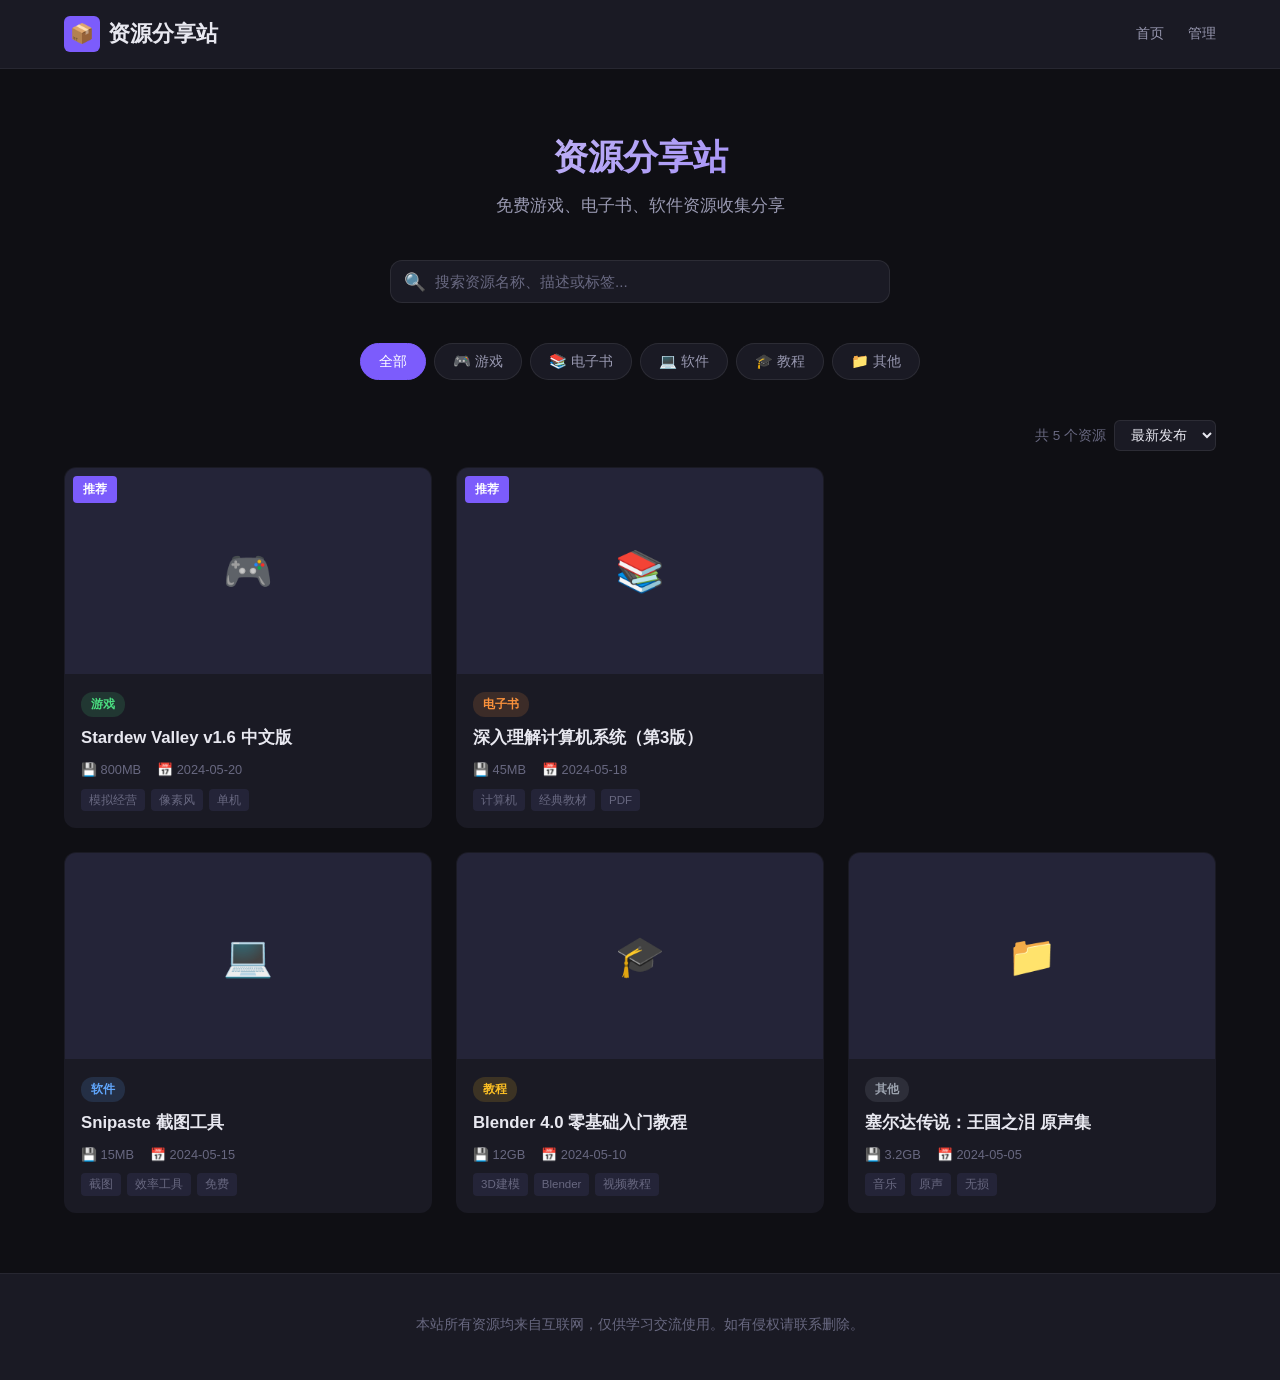
==== index.html @ 926f06b0 "Initial commit: 资源分享站" ====
<!DOCTYPE html>
<html lang="zh-CN">
<head>
  <meta charset="UTF-8">
  <meta name="viewport" content="width=device-width, initial-scale=1.0">
  <title>资源分享站 - 免费游戏电子书软件资源</title>
  <link rel="stylesheet" href="style.css">
</head>
<body>
  <!-- 头部 -->
  <header class="site-header">
    <div class="container">
      <a href="index.html" class="site-logo">
        <div class="logo-icon">📦</div>
        <span id="site-name">资源分享站</span>
      </a>
      <nav class="site-nav">
        <a href="index.html">首页</a>
        <a href="admin.html">管理</a>
      </nav>
    </div>
  </header>

  <!-- Hero -->
  <section class="hero">
    <div class="container">
      <h1 id="site-title">资源分享站</h1>
      <p id="site-desc">免费游戏、电子书、软件资源收集分享</p>
    </div>
  </section>

  <!-- 搜索栏 -->
  <div class="container">
    <div class="search-bar">
      <span class="search-icon">🔍</span>
      <input type="text" id="searchInput" placeholder="搜索资源名称、描述或标签...">
    </div>

    <!-- 分类筛选 -->
    <div class="category-filter" id="categoryFilter">
      <!-- JS 动态渲染 -->
    </div>

    <!-- 排序 + 计数 -->
    <div class="sort-bar">
      <span id="resultCount"></span>
      <select id="sortSelect">
        <option value="date-desc">最新发布</option>
        <option value="date-asc">最早发布</option>
        <option value="title">按名称</option>
      </select>
    </div>

    <!-- 推荐区 -->
    <div class="resource-grid" id="featuredGrid" style="margin-bottom: var(--space-lg);">
      <!-- JS 动态渲染 -->
    </div>

    <!-- 资源卡片网格 -->
    <div class="resource-grid" id="resourceGrid">
      <!-- JS 动态渲染 -->
    </div>

    <!-- 空状态 -->
    <div class="empty-state" id="emptyState" style="display:none;">
      <div class="empty-icon">📭</div>
      <h3>没有找到匹配的资源</h3>
      <p>试试换个关键词或分类筛选</p>
    </div>

    <!-- 加载骨架屏 -->
    <div class="skeleton-grid" id="skeletonGrid">
      <!-- JS 动态生成 -->
    </div>

    <!-- 错误状态 -->
    <div class="error-state" id="errorState" style="display:none;">
      <div class="error-icon">⚠️</div>
      <h3>加载失败</h3>
      <p id="errorMsg">数据加载失败</p>
      <button class="btn btn-primary" onclick="location.reload()">重新加载</button>
    </div>
  </div>

  <!-- 详情模态框 -->
  <div class="modal-overlay" id="detailModal">
    <div class="modal">
      <div class="modal-header">
        <span style="font-weight:600;">资源详情</span>
        <button class="modal-close" id="modalClose">✕</button>
      </div>
      <div class="modal-image" id="modalImage">
        <!-- JS 动态填充 -->
      </div>
      <div class="modal-body" id="modalBody">
        <!-- JS 动态填充 -->
      </div>
    </div>
  </div>

  <!-- 返回顶部 -->
  <button class="back-to-top" id="backToTop" title="返回顶部">↑</button>

  <!-- Toast -->
  <div class="toast" id="toast"></div>

  <!-- 页脚 -->
  <footer class="site-footer">
    <div class="container">
      <p id="footer-text"></p>
    </div>
  </footer>

  <script src="resources-data.js"></script>
  <script src="data.js"></script>
  <script src="app.js"></script>
</body>
</html>
---- style.css ----
/* ========== CSS 自定义属性 ========== */
:root {
  --bg-primary: #0f0f14;
  --bg-secondary: #1a1a24;
  --bg-tertiary: #242438;
  --bg-hover: #2a2a3e;

  --text-primary: #e8e8f0;
  --text-secondary: #9898b0;
  --text-muted: #686880;

  --accent: #7c5cfc;
  --accent-hover: #9575ff;
  --accent-glow: rgba(124, 92, 252, 0.3);

  --success: #4ade80;
  --warning: #fbbf24;
  --error: #f87171;

  --radius-sm: 6px;
  --radius-md: 12px;
  --radius-lg: 18px;

  --shadow-card: 0 4px 24px rgba(0, 0, 0, 0.3);
  --shadow-modal: 0 16px 48px rgba(0, 0, 0, 0.5);

  --space-xs: 4px;
  --space-sm: 8px;
  --space-md: 16px;
  --space-lg: 24px;
  --space-xl: 40px;
  --space-2xl: 60px;

  --font-main: "Segoe UI", "PingFang SC", "Microsoft YaHei", sans-serif;
  --font-mono: "Cascadia Code", "Fira Code", "Consolas", monospace;

  --transition: 0.2s ease;
  --max-width: 1200px;
}

/* ========== 基础重置 ========== */
*,
*::before,
*::after {
  margin: 0;
  padding: 0;
  box-sizing: border-box;
}

html {
  scroll-behavior: smooth;
}

body {
  font-family: var(--font-main);
  background: var(--bg-primary);
  color: var(--text-primary);
  line-height: 1.6;
  min-height: 100vh;
}

a {
  color: var(--accent);
  text-decoration: none;
}

img {
  max-width: 100%;
  display: block;
}

/* ========== 布局 ========== */
.container {
  max-width: var(--max-width);
  margin: 0 auto;
  padding: 0 var(--space-lg);
}

/* ========== 头部 ========== */
.site-header {
  background: var(--bg-secondary);
  border-bottom: 1px solid rgba(255, 255, 255, 0.06);
  padding: var(--space-md) 0;
  position: sticky;
  top: 0;
  z-index: 100;
  backdrop-filter: blur(10px);
}

.site-header .container {
  display: flex;
  align-items: center;
  justify-content: space-between;
}

.site-logo {
  font-size: 1.4rem;
  font-weight: 700;
  color: var(--text-primary);
  display: flex;
  align-items: center;
  gap: var(--space-sm);
}

.site-logo .logo-icon {
  width: 36px;
  height: 36px;
  background: var(--accent);
  border-radius: var(--radius-sm);
  display: flex;
  align-items: center;
  justify-content: center;
  font-size: 1.2rem;
}

.site-nav {
  display: flex;
  gap: var(--space-lg);
  align-items: center;
}

.site-nav a {
  color: var(--text-secondary);
  font-size: 0.9rem;
  transition: color var(--transition);
}

.site-nav a:hover {
  color: var(--text-primary);
}

/* ========== Hero 区域 ========== */
.hero {
  text-align: center;
  padding: var(--space-2xl) 0 var(--space-xl);
}

.hero h1 {
  font-size: 2.2rem;
  font-weight: 700;
  margin-bottom: var(--space-sm);
  background: linear-gradient(135deg, var(--text-primary), var(--accent));
  -webkit-background-clip: text;
  -webkit-text-fill-color: transparent;
  background-clip: text;
}

.hero p {
  color: var(--text-secondary);
  font-size: 1.05rem;
}

/* ========== 搜索栏 ========== */
.search-bar {
  position: relative;
  max-width: 500px;
  margin: 0 auto var(--space-xl);
}

.search-bar input {
  width: 100%;
  padding: 12px 16px 12px 44px;
  background: var(--bg-secondary);
  border: 1px solid rgba(255, 255, 255, 0.08);
  border-radius: var(--radius-md);
  color: var(--text-primary);
  font-size: 0.95rem;
  font-family: var(--font-main);
  transition: border-color var(--transition);
}

.search-bar input:focus {
  outline: none;
  border-color: var(--accent);
}

.search-bar input::placeholder {
  color: var(--text-muted);
}

.search-bar .search-icon {
  position: absolute;
  left: 14px;
  top: 50%;
  transform: translateY(-50%);
  color: var(--text-muted);
  font-size: 1.1rem;
  pointer-events: none;
}

/* ========== 分类筛选 ========== */
.category-filter {
  display: flex;
  flex-wrap: wrap;
  justify-content: center;
  gap: var(--space-sm);
  margin-bottom: var(--space-xl);
}

.category-tag {
  padding: 8px 18px;
  background: var(--bg-secondary);
  border: 1px solid rgba(255, 255, 255, 0.08);
  border-radius: 20px;
  color: var(--text-secondary);
  font-size: 0.9rem;
  cursor: pointer;
  transition: all var(--transition);
  user-select: none;
}

.category-tag:hover {
  background: var(--bg-hover);
  color: var(--text-primary);
}

.category-tag.active {
  background: var(--accent);
  border-color: var(--accent);
  color: #fff;
}

/* ========== 排序 ========== */
.sort-bar {
  display: flex;
  justify-content: flex-end;
  align-items: center;
  gap: var(--space-sm);
  margin-bottom: var(--space-md);
}

.sort-bar span {
  color: var(--text-muted);
  font-size: 0.85rem;
}

.sort-bar select {
  padding: 6px 12px;
  background: var(--bg-secondary);
  border: 1px solid rgba(255, 255, 255, 0.08);
  border-radius: var(--radius-sm);
  color: var(--text-primary);
  font-size: 0.85rem;
  font-family: var(--font-main);
  cursor: pointer;
}

.sort-bar select:focus {
  outline: none;
  border-color: var(--accent);
}

/* ========== 资源计数 ========== */
.result-count {
  color: var(--text-muted);
  font-size: 0.85rem;
  margin-bottom: var(--space-md);
}

/* ========== 资源卡片网格 ========== */
.resource-grid {
  display: grid;
  grid-template-columns: repeat(3, 1fr);
  gap: var(--space-lg);
  margin-bottom: var(--space-2xl);
}

.resource-card {
  background: var(--bg-secondary);
  border-radius: var(--radius-md);
  overflow: hidden;
  cursor: pointer;
  transition: all 0.3s ease;
  border: 1px solid transparent;
}

.resource-card:hover {
  transform: translateY(-4px);
  box-shadow: 0 8px 32px rgba(0, 0, 0, 0.4), 0 0 0 1px var(--accent-glow);
}

.card-image {
  aspect-ratio: 16 / 9;
  background: var(--bg-tertiary);
  display: flex;
  align-items: center;
  justify-content: center;
  font-size: 2.5rem;
  overflow: hidden;
}

.card-image img {
  width: 100%;
  height: 100%;
  object-fit: cover;
}

.card-body {
  padding: var(--space-md);
}

.card-category {
  display: inline-block;
  padding: 3px 10px;
  border-radius: 12px;
  font-size: 0.75rem;
  font-weight: 600;
  margin-bottom: var(--space-sm);
}

.cat-game { background: rgba(74, 222, 128, 0.15); color: #4ade80; }
.cat-ebook { background: rgba(251, 146, 60, 0.15); color: #fb923c; }
.cat-software { background: rgba(96, 165, 250, 0.15); color: #60a5fa; }
.cat-tutorial { background: rgba(251, 191, 36, 0.15); color: #fbbf24; }
.cat-other { background: rgba(156, 163, 175, 0.15); color: #9ca3af; }

.card-title {
  font-size: 1.05rem;
  font-weight: 600;
  margin-bottom: var(--space-xs);
  display: -webkit-box;
  -webkit-line-clamp: 2;
  -webkit-box-orient: vertical;
  overflow: hidden;
}

.card-meta {
  display: flex;
  gap: var(--space-md);
  font-size: 0.8rem;
  color: var(--text-muted);
  margin-top: var(--space-sm);
}

.card-meta span {
  display: flex;
  align-items: center;
  gap: 4px;
}

.card-tags {
  display: flex;
  flex-wrap: wrap;
  gap: 6px;
  margin-top: var(--space-sm);
}

.card-tag {
  padding: 2px 8px;
  background: var(--bg-tertiary);
  border-radius: 4px;
  font-size: 0.72rem;
  color: var(--text-muted);
}

/* ========== 空状态 ========== */
.empty-state {
  text-align: center;
  padding: var(--space-2xl) 0;
  color: var(--text-muted);
}

.empty-state .empty-icon {
  font-size: 3rem;
  margin-bottom: var(--space-md);
}

.empty-state h3 {
  font-size: 1.1rem;
  color: var(--text-secondary);
  margin-bottom: var(--space-sm);
}

/* ========== 加载骨架屏 ========== */
.skeleton-grid {
  display: grid;
  grid-template-columns: repeat(3, 1fr);
  gap: var(--space-lg);
}

.skeleton-card {
  background: var(--bg-secondary);
  border-radius: var(--radius-md);
  overflow: hidden;
}

.skeleton-image {
  aspect-ratio: 16 / 9;
  background: var(--bg-tertiary);
  animation: shimmer 1.5s infinite;
}

.skeleton-body {
  padding: var(--space-md);
}

.skeleton-line {
  height: 14px;
  background: var(--bg-tertiary);
  border-radius: 4px;
  margin-bottom: var(--space-sm);
  animation: shimmer 1.5s infinite;
}

.skeleton-line:first-child {
  width: 60%;
  height: 18px;
}

.skeleton-line:last-child {
  width: 40%;
  margin-bottom: 0;
}

@keyframes shimmer {
  0% { opacity: 0.5; }
  50% { opacity: 1; }
  100% { opacity: 0.5; }
}

/* ========== 错误状态 ========== */
.error-state {
  text-align: center;
  padding: var(--space-2xl) 0;
}

.error-state .error-icon {
  font-size: 3rem;
  margin-bottom: var(--space-md);
}

.error-state h3 {
  color: var(--error);
  margin-bottom: var(--space-sm);
}

.error-state p {
  color: var(--text-muted);
  margin-bottom: var(--space-lg);
}

/* ========== 模态框 ========== */
.modal-overlay {
  position: fixed;
  inset: 0;
  background: rgba(0, 0, 0, 0.6);
  backdrop-filter: blur(4px);
  z-index: 200;
  display: flex;
  align-items: center;
  justify-content: center;
  padding: var(--space-lg);
  opacity: 0;
  visibility: hidden;
  transition: all 0.3s ease;
}

.modal-overlay.show {
  opacity: 1;
  visibility: visible;
}

.modal {
  background: var(--bg-secondary);
  border-radius: var(--radius-lg);
  border: 1px solid rgba(255, 255, 255, 0.08);
  max-width: 640px;
  width: 100%;
  max-height: 85vh;
  overflow-y: auto;
  transform: scale(0.95);
  transition: transform 0.3s ease;
}

.modal-overlay.show .modal {
  transform: scale(1);
}

.modal-header {
  position: sticky;
  top: 0;
  background: var(--bg-secondary);
  padding: var(--space-md) var(--space-lg);
  display: flex;
  align-items: center;
  justify-content: space-between;
  border-bottom: 1px solid rgba(255, 255, 255, 0.06);
  z-index: 1;
}

.modal-close {
  width: 32px;
  height: 32px;
  border: none;
  background: var(--bg-hover);
  border-radius: 50%;
  color: var(--text-secondary);
  font-size: 1.2rem;
  cursor: pointer;
  display: flex;
  align-items: center;
  justify-content: center;
  transition: all var(--transition);
}

.modal-close:hover {
  background: var(--error);
  color: #fff;
}

.modal-image {
  aspect-ratio: 16 / 9;
  background: var(--bg-tertiary);
  display: flex;
  align-items: center;
  justify-content: center;
  font-size: 4rem;
}

.modal-image img {
  width: 100%;
  height: 100%;
  object-fit: cover;
}

.modal-body {
  padding: var(--space-lg);
}

.modal-body h2 {
  font-size: 1.4rem;
  margin-bottom: var(--space-md);
}

.modal-meta {
  display: flex;
  flex-wrap: wrap;
  gap: var(--space-md);
  margin-bottom: var(--space-md);
  font-size: 0.9rem;
  color: var(--text-muted);
}

.modal-meta span {
  display: flex;
  align-items: center;
  gap: 4px;
}

.modal-desc {
  color: var(--text-secondary);
  font-size: 0.95rem;
  line-height: 1.7;
  margin-bottom: var(--space-md);
}

.modal-tags {
  display: flex;
  flex-wrap: wrap;
  gap: 6px;
  margin-bottom: var(--space-lg);
}

.modal-tags .card-tag {
  font-size: 0.8rem;
  padding: 4px 10px;
}

/* ========== 下载链接区域 ========== */
.download-section h3 {
  font-size: 1rem;
  margin-bottom: var(--space-md);
  color: var(--text-primary);
}

.download-links {
  display: flex;
  flex-direction: column;
  gap: var(--space-sm);
}

.download-item {
  background: var(--bg-tertiary);
  border-radius: var(--radius-md);
  padding: var(--space-md);
  display: flex;
  align-items: center;
  justify-content: space-between;
  flex-wrap: wrap;
  gap: var(--space-sm);
}

.download-info {
  display: flex;
  flex-direction: column;
  gap: 2px;
}

.download-label {
  font-weight: 600;
  font-size: 0.9rem;
}

.download-password {
  font-family: var(--font-mono);
  font-size: 0.85rem;
  color: var(--accent);
}

.download-actions {
  display: flex;
  gap: var(--space-sm);
}

/* ========== 按钮 ========== */
.btn {
  padding: 8px 16px;
  border-radius: var(--radius-sm);
  font-size: 0.85rem;
  font-family: var(--font-main);
  cursor: pointer;
  border: none;
  transition: all var(--transition);
  display: inline-flex;
  align-items: center;
  gap: 6px;
}

.btn-primary {
  background: var(--accent);
  color: #fff;
}

.btn-primary:hover {
  background: var(--accent-hover);
}

.btn-outline {
  background: transparent;
  border: 1px solid var(--accent);
  color: var(--accent);
}

.btn-outline:hover {
  background: var(--accent);
  color: #fff;
}

.btn-danger {
  background: transparent;
  border: 1px solid var(--error);
  color: var(--error);
}

.btn-danger:hover {
  background: var(--error);
  color: #fff;
}

.btn-sm {
  padding: 5px 10px;
  font-size: 0.8rem;
}

.btn.copied {
  background: var(--success);
  border-color: var(--success);
  color: #000;
}

/* ========== 页脚 ========== */
.site-footer {
  background: var(--bg-secondary);
  border-top: 1px solid rgba(255, 255, 255, 0.06);
  padding: var(--space-xl) 0;
  text-align: center;
  color: var(--text-muted);
  font-size: 0.85rem;
}

.site-footer p {
  margin-bottom: var(--space-xs);
}

/* ========== 返回顶部 ========== */
.back-to-top {
  position: fixed;
  bottom: var(--space-lg);
  right: var(--space-lg);
  width: 44px;
  height: 44px;
  background: var(--accent);
  border: none;
  border-radius: 50%;
  color: #fff;
  font-size: 1.2rem;
  cursor: pointer;
  display: flex;
  align-items: center;
  justify-content: center;
  opacity: 0;
  visibility: hidden;
  transform: translateY(10px);
  transition: all var(--transition);
  z-index: 50;
  box-shadow: 0 4px 16px var(--accent-glow);
}

.back-to-top.show {
  opacity: 1;
  visibility: visible;
  transform: translateY(0);
}

.back-to-top:hover {
  background: var(--accent-hover);
  transform: translateY(-2px);
}

/* ========== 推荐徽章 ========== */
.featured-badge {
  position: absolute;
  top: var(--space-sm);
  left: var(--space-sm);
  padding: 4px 10px;
  background: var(--accent);
  color: #fff;
  border-radius: 4px;
  font-size: 0.72rem;
  font-weight: 600;
  z-index: 2;
}

.card-image-wrapper {
  position: relative;
}

/* ========== 登录页 ========== */
.login-container {
  max-width: 380px;
  margin: 100px auto 0;
  text-align: center;
}

.login-container h1 {
  font-size: 1.6rem;
  margin-bottom: var(--space-sm);
}

.login-container p {
  color: var(--text-muted);
  margin-bottom: var(--space-lg);
}

.login-form {
  display: flex;
  flex-direction: column;
  gap: var(--space-md);
}

.login-form input {
  padding: 12px 16px;
  background: var(--bg-secondary);
  border: 1px solid rgba(255, 255, 255, 0.08);
  border-radius: var(--radius-md);
  color: var(--text-primary);
  font-size: 1rem;
  font-family: var(--font-main);
  text-align: center;
}

.login-form input:focus {
  outline: none;
  border-color: var(--accent);
}

.login-error {
  color: var(--error);
  font-size: 0.85rem;
  min-height: 20px;
}

.lockout-timer {
  color: var(--warning);
  font-size: 0.85rem;
}

/* ========== 管理面板 ========== */
.admin-header {
  display: flex;
  justify-content: space-between;
  align-items: center;
  margin-bottom: var(--space-lg);
  flex-wrap: wrap;
  gap: var(--space-md);
}

.admin-header h2 {
  font-size: 1.3rem;
}

.admin-actions {
  display: flex;
  gap: var(--space-sm);
  flex-wrap: wrap;
}

.mod-count {
  font-size: 0.8rem;
  color: var(--warning);
  display: flex;
  align-items: center;
  gap: 4px;
}

/* ========== 管理表格 ========== */
.table-wrapper {
  overflow-x: auto;
  margin-bottom: var(--space-lg);
}

.admin-table {
  width: 100%;
  border-collapse: collapse;
  font-size: 0.9rem;
}

.admin-table th {
  text-align: left;
  padding: 12px var(--space-md);
  background: var(--bg-tertiary);
  color: var(--text-muted);
  font-weight: 600;
  font-size: 0.8rem;
  text-transform: uppercase;
  letter-spacing: 0.5px;
  white-space: nowrap;
}

.admin-table th:first-child {
  border-radius: var(--radius-sm) 0 0 var(--radius-sm);
}

.admin-table th:last-child {
  border-radius: 0 var(--radius-sm) var(--radius-sm) 0;
}

.admin-table td {
  padding: 10px var(--space-md);
  border-bottom: 1px solid rgba(255, 255, 255, 0.04);
  vertical-align: middle;
}

.admin-table tr:hover td {
  background: rgba(255, 255, 255, 0.02);
}

.admin-table .cell-title {
  font-weight: 600;
  max-width: 200px;
  overflow: hidden;
  text-overflow: ellipsis;
  white-space: nowrap;
}

.admin-table .cell-actions {
  display: flex;
  gap: var(--space-sm);
}

/* ========== 表单模态框 ========== */
.form-modal .modal {
  max-width: 600px;
}

.form-group {
  margin-bottom: var(--space-md);
}

.form-group label {
  display: block;
  font-size: 0.85rem;
  color: var(--text-secondary);
  margin-bottom: 6px;
  font-weight: 600;
}

.form-group input,
.form-group select,
.form-group textarea {
  width: 100%;
  padding: 10px 14px;
  background: var(--bg-tertiary);
  border: 1px solid rgba(255, 255, 255, 0.08);
  border-radius: var(--radius-sm);
  color: var(--text-primary);
  font-size: 0.9rem;
  font-family: var(--font-main);
  transition: border-color var(--transition);
}

.form-group input:focus,
.form-group select:focus,
.form-group textarea:focus {
  outline: none;
  border-color: var(--accent);
}

.form-group textarea {
  min-height: 80px;
  resize: vertical;
}

.form-group select option {
  background: var(--bg-secondary);
  color: var(--text-primary);
}

.form-row {
  display: grid;
  grid-template-columns: 1fr 1fr;
  gap: var(--space-md);
}

.form-hint {
  font-size: 0.78rem;
  color: var(--text-muted);
  margin-top: 4px;
}

/* 动态链接列表 */
.links-editor {
  display: flex;
  flex-direction: column;
  gap: var(--space-sm);
}

.link-row {
  display: grid;
  grid-template-columns: 1fr 2fr 1fr auto;
  gap: var(--space-sm);
  align-items: end;
}

.link-row input {
  padding: 8px 10px;
  background: var(--bg-tertiary);
  border: 1px solid rgba(255, 255, 255, 0.08);
  border-radius: var(--radius-sm);
  color: var(--text-primary);
  font-size: 0.85rem;
  font-family: var(--font-main);
}

.link-row input:focus {
  outline: none;
  border-color: var(--accent);
}

.link-row .btn-remove-link {
  padding: 8px;
  background: transparent;
  border: 1px solid var(--error);
  color: var(--error);
  border-radius: var(--radius-sm);
  cursor: pointer;
  font-size: 1rem;
  transition: all var(--transition);
}

.link-row .btn-remove-link:hover {
  background: var(--error);
  color: #fff;
}

.form-actions {
  display: flex;
  justify-content: flex-end;
  gap: var(--space-sm);
  margin-top: var(--space-lg);
}

/* 图片预览 */
.image-preview {
  margin-top: var(--space-sm);
  aspect-ratio: 16/9;
  max-width: 300px;
  background: var(--bg-tertiary);
  border-radius: var(--radius-sm);
  display: flex;
  align-items: center;
  justify-content: center;
  overflow: hidden;
}

.image-preview img {
  width: 100%;
  height: 100%;
  object-fit: cover;
}

.image-preview .placeholder {
  color: var(--text-muted);
  font-size: 0.85rem;
}

/* ========== Toast 通知 ========== */
.toast {
  position: fixed;
  top: var(--space-lg);
  right: var(--space-lg);
  padding: 12px 20px;
  background: var(--success);
  color: #000;
  border-radius: var(--radius-sm);
  font-size: 0.9rem;
  font-weight: 600;
  z-index: 300;
  opacity: 0;
  transform: translateX(20px);
  transition: all 0.3s ease;
  pointer-events: none;
}

.toast.show {
  opacity: 1;
  transform: translateX(0);
}

.toast.error {
  background: var(--error);
  color: #fff;
}

/* ========== 响应式 ========== */
@media (max-width: 1023px) {
  .resource-grid {
    grid-template-columns: repeat(2, 1fr);
  }

  .skeleton-grid {
    grid-template-columns: repeat(2, 1fr);
  }

  .form-row {
    grid-template-columns: 1fr;
  }

  .link-row {
    grid-template-columns: 1fr 1fr;
  }
}

@media (max-width: 640px) {
  .resource-grid {
    grid-template-columns: 1fr;
  }

  .skeleton-grid {
    grid-template-columns: 1fr;
  }

  .site-header .container {
    flex-direction: column;
    gap: var(--space-sm);
  }

  .hero h1 {
    font-size: 1.6rem;
  }

  .hero p {
    font-size: 0.9rem;
  }

  .category-filter {
    gap: 6px;
  }

  .category-tag {
    padding: 6px 14px;
    font-size: 0.8rem;
  }

  .download-item {
    flex-direction: column;
    align-items: flex-start;
  }

  .admin-header {
    flex-direction: column;
    align-items: flex-start;
  }

  .modal {
    max-height: 90vh;
  }
}
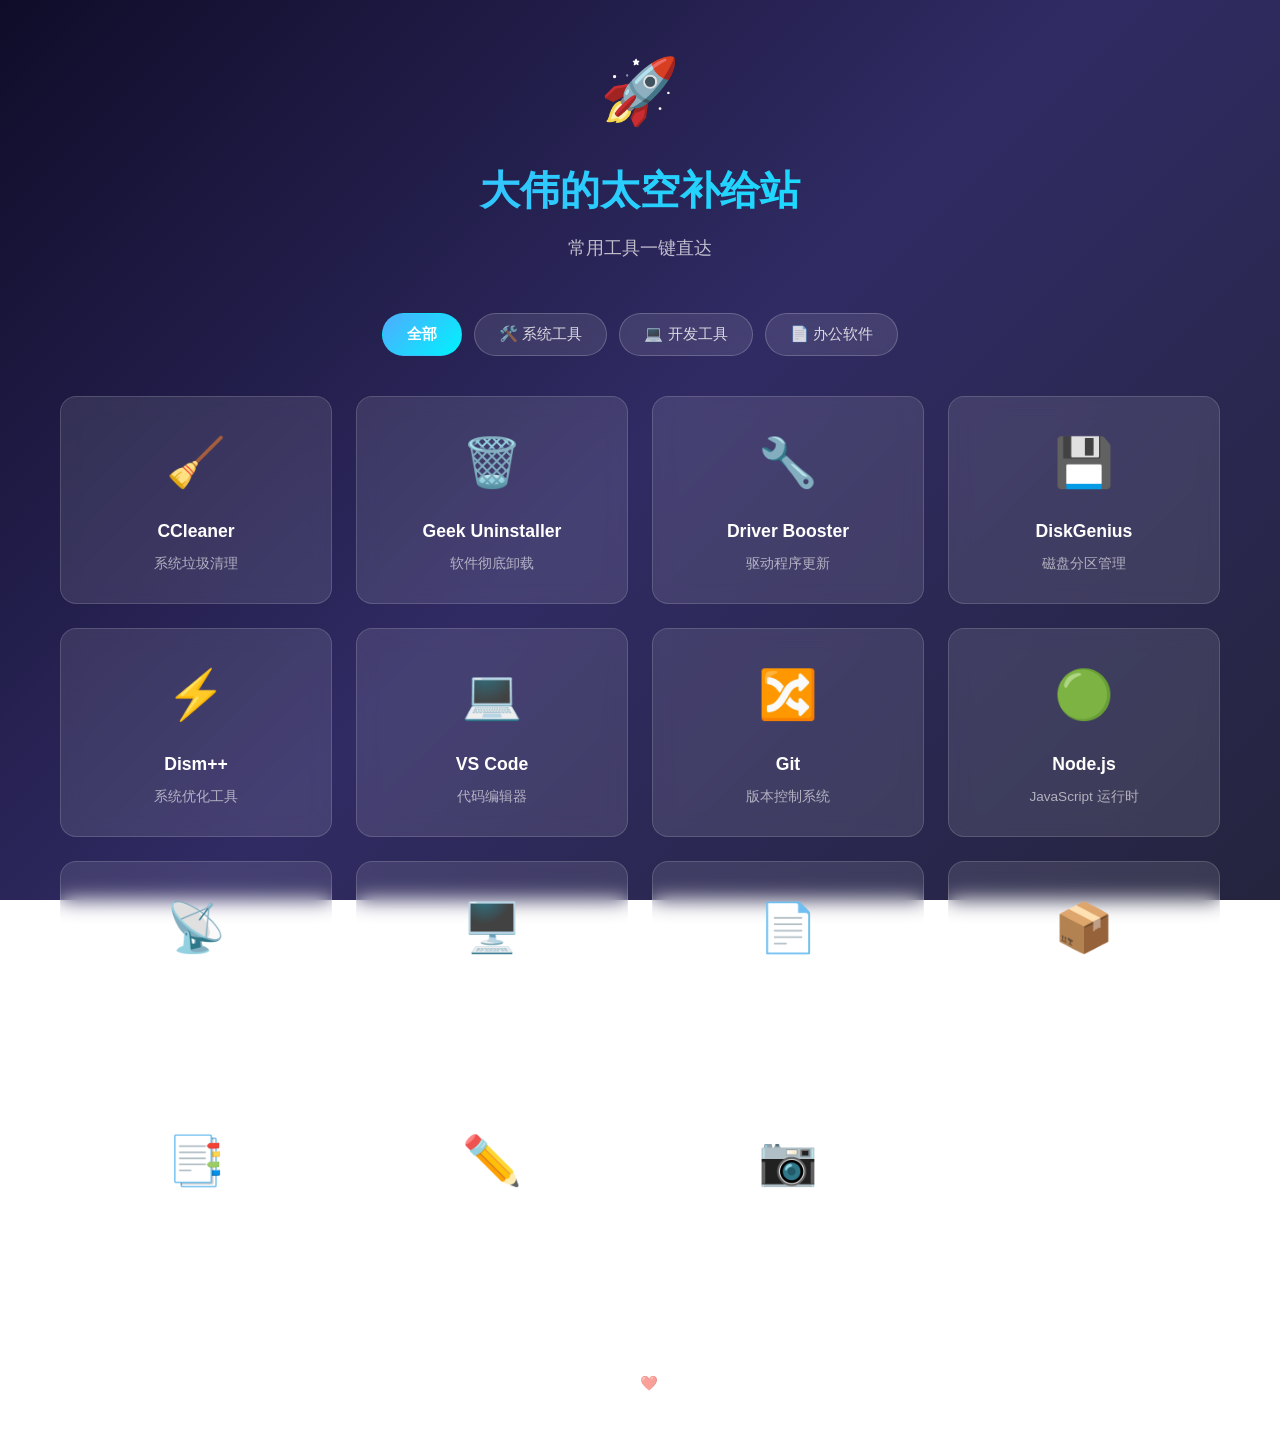
==== commit 6bd4005a: "重构网站：大伟的太空补给站 - 全新深蓝科技风格设计 - 扁平化界面，简洁大气 - 新增常用电脑工具下载链接（系统工具/开发工具/办公软件） - 移除后台管理功能，简化代码" ====
--- a/index.html
+++ b/index.html
@@ -3,116 +3,37 @@
 <head>
   <meta charset="UTF-8">
   <meta name="viewport" content="width=device-width, initial-scale=1.0">
-  <title>资源分享站 - 免费游戏电子书软件资源</title>
+  <title>大伟的太空补给站</title>
   <link rel="stylesheet" href="style.css">
 </head>
 <body>
-  <!-- 头部 -->
-  <header class="site-header">
-    <div class="container">
-      <a href="index.html" class="site-logo">
-        <div class="logo-icon">📦</div>
-        <span id="site-name">资源分享站</span>
-      </a>
-      <nav class="site-nav">
-        <a href="index.html">首页</a>
-        <a href="admin.html">管理</a>
-      </nav>
-    </div>
-  </header>
+  <div class="container">
+    <!-- 标题区域 -->
+    <header class="header">
+      <div class="logo">🚀</div>
+      <h1 class="title">大伟的太空补给站</h1>
+      <p class="subtitle">常用工具一键直达</p>
+    </header>
 
-  <!-- Hero -->
-  <section class="hero">
-    <div class="container">
-      <h1 id="site-title">资源分享站</h1>
-      <p id="site-desc">免费游戏、电子书、软件资源收集分享</p>
-    </div>
-  </section>
+    <!-- 分类标签 -->
+    <nav class="category-nav">
+      <button class="category-btn active" data-category="all">全部</button>
+      <button class="category-btn" data-category="system">🛠️ 系统工具</button>
+      <button class="category-btn" data-category="dev">💻 开发工具</button>
+      <button class="category-btn" data-category="office">📄 办公软件</button>
+    </nav>
 
-  <!-- 搜索栏 -->
-  <div class="container">
-    <div class="search-bar">
-      <span class="search-icon">🔍</span>
-      <input type="text" id="searchInput" placeholder="搜索资源名称、描述或标签...">
-    </div>
+    <!-- 工具卡片 -->
+    <main class="tools-grid" id="toolsGrid">
+      <!-- 由 JS 动态渲染 -->
+    </main>
 
-    <!-- 分类筛选 -->
-    <div class="category-filter" id="categoryFilter">
-      <!-- JS 动态渲染 -->
-    </div>
-
-    <!-- 排序 + 计数 -->
-    <div class="sort-bar">
-      <span id="resultCount"></span>
-      <select id="sortSelect">
-        <option value="date-desc">最新发布</option>
-        <option value="date-asc">最早发布</option>
-        <option value="title">按名称</option>
-      </select>
-    </div>
-
-    <!-- 推荐区 -->
-    <div class="resource-grid" id="featuredGrid" style="margin-bottom: var(--space-lg);">
-      <!-- JS 动态渲染 -->
-    </div>
-
-    <!-- 资源卡片网格 -->
-    <div class="resource-grid" id="resourceGrid">
-      <!-- JS 动态渲染 -->
-    </div>
-
-    <!-- 空状态 -->
-    <div class="empty-state" id="emptyState" style="display:none;">
-      <div class="empty-icon">📭</div>
-      <h3>没有找到匹配的资源</h3>
-      <p>试试换个关键词或分类筛选</p>
-    </div>
-
-    <!-- 加载骨架屏 -->
-    <div class="skeleton-grid" id="skeletonGrid">
-      <!-- JS 动态生成 -->
-    </div>
-
-    <!-- 错误状态 -->
-    <div class="error-state" id="errorState" style="display:none;">
-      <div class="error-icon">⚠️</div>
-      <h3>加载失败</h3>
-      <p id="errorMsg">数据加载失败</p>
-      <button class="btn btn-primary" onclick="location.reload()">重新加载</button>
-    </div>
+    <!-- 页脚 -->
+    <footer class="footer">
+      <p>Made with ❤️ by 大伟</p>
+    </footer>
   </div>
 
-  <!-- 详情模态框 -->
-  <div class="modal-overlay" id="detailModal">
-    <div class="modal">
-      <div class="modal-header">
-        <span style="font-weight:600;">资源详情</span>
-        <button class="modal-close" id="modalClose">✕</button>
-      </div>
-      <div class="modal-image" id="modalImage">
-        <!-- JS 动态填充 -->
-      </div>
-      <div class="modal-body" id="modalBody">
-        <!-- JS 动态填充 -->
-      </div>
-    </div>
-  </div>
-
-  <!-- 返回顶部 -->
-  <button class="back-to-top" id="backToTop" title="返回顶部">↑</button>
-
-  <!-- Toast -->
-  <div class="toast" id="toast"></div>
-
-  <!-- 页脚 -->
-  <footer class="site-footer">
-    <div class="container">
-      <p id="footer-text"></p>
-    </div>
-  </footer>
-
-  <script src="resources-data.js"></script>
-  <script src="data.js"></script>
   <script src="app.js"></script>
 </body>
 </html>
--- a/style.css
+++ b/style.css
@@ -1,1098 +1,175 @@
-/* ========== CSS 自定义属性 ========== */
-:root {
-  --bg-primary: #0f0f14;
-  --bg-secondary: #1a1a24;
-  --bg-tertiary: #242438;
-  --bg-hover: #2a2a3e;
-
-  --text-primary: #e8e8f0;
-  --text-secondary: #9898b0;
-  --text-muted: #686880;
-
-  --accent: #7c5cfc;
-  --accent-hover: #9575ff;
-  --accent-glow: rgba(124, 92, 252, 0.3);
-
-  --success: #4ade80;
-  --warning: #fbbf24;
-  --error: #f87171;
-
-  --radius-sm: 6px;
-  --radius-md: 12px;
-  --radius-lg: 18px;
-
-  --shadow-card: 0 4px 24px rgba(0, 0, 0, 0.3);
-  --shadow-modal: 0 16px 48px rgba(0, 0, 0, 0.5);
-
-  --space-xs: 4px;
-  --space-sm: 8px;
-  --space-md: 16px;
-  --space-lg: 24px;
-  --space-xl: 40px;
-  --space-2xl: 60px;
-
-  --font-main: "Segoe UI", "PingFang SC", "Microsoft YaHei", sans-serif;
-  --font-mono: "Cascadia Code", "Fira Code", "Consolas", monospace;
-
-  --transition: 0.2s ease;
-  --max-width: 1200px;
-}
-
-/* ========== 基础重置 ========== */
-*,
-*::before,
-*::after {
+/* 基础重置 */
+* {
   margin: 0;
   padding: 0;
   box-sizing: border-box;
 }
 
-html {
-  scroll-behavior: smooth;
+body {
+  min-height: 100vh;
+  background: linear-gradient(135deg, #0f0c29 0%, #302b63 50%, #24243e 100%);
+  background-attachment: fixed;
+  font-family: -apple-system, BlinkMacSystemFont, 'Segoe UI', Roboto, 'Helvetica Neue', Arial, sans-serif;
+  color: #ffffff;
+  line-height: 1.6;
 }
 
-body {
-  font-family: var(--font-main);
-  background: var(--bg-primary);
-  color: var(--text-primary);
-  line-height: 1.6;
-  min-height: 100vh;
+.container {
+  max-width: 1200px;
+  margin: 0 auto;
+  padding: 40px 20px;
 }
 
-a {
-  color: var(--accent);
-  text-decoration: none;
+/* 标题区域 */
+.header {
+  text-align: center;
+  margin-bottom: 50px;
 }
 
-img {
-  max-width: 100%;
-  display: block;
+.logo {
+  font-size: 64px;
+  margin-bottom: 16px;
+  animation: float 3s ease-in-out infinite;
 }
 
-/* ========== 布局 ========== */
-.container {
-  max-width: var(--max-width);
-  margin: 0 auto;
-  padding: 0 var(--space-lg);
+@keyframes float {
+  0%, 100% { transform: translateY(0); }
+  50% { transform: translateY(-10px); }
 }
 
-/* ========== 头部 ========== */
-.site-header {
-  background: var(--bg-secondary);
-  border-bottom: 1px solid rgba(255, 255, 255, 0.06);
-  padding: var(--space-md) 0;
-  position: sticky;
-  top: 0;
-  z-index: 100;
-  backdrop-filter: blur(10px);
-}
-
-.site-header .container {
-  display: flex;
-  align-items: center;
-  justify-content: space-between;
-}
-
-.site-logo {
-  font-size: 1.4rem;
+.title {
+  font-size: 2.5rem;
   font-weight: 700;
-  color: var(--text-primary);
-  display: flex;
-  align-items: center;
-  gap: var(--space-sm);
-}
-
-.site-logo .logo-icon {
-  width: 36px;
-  height: 36px;
-  background: var(--accent);
-  border-radius: var(--radius-sm);
-  display: flex;
-  align-items: center;
-  justify-content: center;
-  font-size: 1.2rem;
-}
-
-.site-nav {
-  display: flex;
-  gap: var(--space-lg);
-  align-items: center;
-}
-
-.site-nav a {
-  color: var(--text-secondary);
-  font-size: 0.9rem;
-  transition: color var(--transition);
-}
-
-.site-nav a:hover {
-  color: var(--text-primary);
-}
-
-/* ========== Hero 区域 ========== */
-.hero {
-  text-align: center;
-  padding: var(--space-2xl) 0 var(--space-xl);
-}
-
-.hero h1 {
-  font-size: 2.2rem;
-  font-weight: 700;
-  margin-bottom: var(--space-sm);
-  background: linear-gradient(135deg, var(--text-primary), var(--accent));
+  margin-bottom: 12px;
+  background: linear-gradient(90deg, #4facfe 0%, #00f2fe 100%);
   -webkit-background-clip: text;
   -webkit-text-fill-color: transparent;
   background-clip: text;
 }
 
-.hero p {
-  color: var(--text-secondary);
-  font-size: 1.05rem;
+.subtitle {
+  font-size: 1.1rem;
+  color: rgba(255, 255, 255, 0.7);
 }
 
-/* ========== 搜索栏 ========== */
-.search-bar {
-  position: relative;
-  max-width: 500px;
-  margin: 0 auto var(--space-xl);
+/* 分类导航 */
+.category-nav {
+  display: flex;
+  justify-content: center;
+  flex-wrap: wrap;
+  gap: 12px;
+  margin-bottom: 40px;
 }
 
-.search-bar input {
-  width: 100%;
-  padding: 12px 16px 12px 44px;
-  background: var(--bg-secondary);
-  border: 1px solid rgba(255, 255, 255, 0.08);
-  border-radius: var(--radius-md);
-  color: var(--text-primary);
+.category-btn {
+  padding: 10px 24px;
+  background: rgba(255, 255, 255, 0.1);
+  border: 1px solid rgba(255, 255, 255, 0.2);
+  border-radius: 25px;
+  color: rgba(255, 255, 255, 0.8);
   font-size: 0.95rem;
-  font-family: var(--font-main);
-  transition: border-color var(--transition);
+  cursor: pointer;
+  transition: all 0.3s ease;
+  backdrop-filter: blur(10px);
 }
 
-.search-bar input:focus {
-  outline: none;
-  border-color: var(--accent);
+.category-btn:hover {
+  background: rgba(255, 255, 255, 0.2);
+  color: #ffffff;
+  transform: translateY(-2px);
 }
 
-.search-bar input::placeholder {
-  color: var(--text-muted);
+.category-btn.active {
+  background: linear-gradient(135deg, #4facfe 0%, #00f2fe 100%);
+  border-color: transparent;
+  color: #ffffff;
+  font-weight: 600;
 }
 
-.search-bar .search-icon {
-  position: absolute;
-  left: 14px;
-  top: 50%;
-  transform: translateY(-50%);
-  color: var(--text-muted);
-  font-size: 1.1rem;
-  pointer-events: none;
+/* 工具网格 */
+.tools-grid {
+  display: grid;
+  grid-template-columns: repeat(auto-fill, minmax(220px, 1fr));
+  gap: 24px;
+  margin-bottom: 50px;
 }
 
-/* ========== 分类筛选 ========== */
-.category-filter {
-  display: flex;
-  flex-wrap: wrap;
-  justify-content: center;
-  gap: var(--space-sm);
-  margin-bottom: var(--space-xl);
+/* 工具卡片 */
+.tool-card {
+  background: rgba(255, 255, 255, 0.1);
+  border: 1px solid rgba(255, 255, 255, 0.15);
+  border-radius: 16px;
+  padding: 28px 20px;
+  text-align: center;
+  text-decoration: none;
+  color: #ffffff;
+  transition: all 0.3s ease;
+  backdrop-filter: blur(10px);
 }
 
-.category-tag {
-  padding: 8px 18px;
-  background: var(--bg-secondary);
-  border: 1px solid rgba(255, 255, 255, 0.08);
-  border-radius: 20px;
-  color: var(--text-secondary);
-  font-size: 0.9rem;
-  cursor: pointer;
-  transition: all var(--transition);
-  user-select: none;
+.tool-card:hover {
+  background: rgba(255, 255, 255, 0.18);
+  border-color: rgba(79, 172, 254, 0.5);
+  transform: translateY(-8px);
+  box-shadow: 0 20px 40px rgba(0, 0, 0, 0.3);
 }
 
-.category-tag:hover {
-  background: var(--bg-hover);
-  color: var(--text-primary);
+.tool-icon {
+  font-size: 48px;
+  margin-bottom: 16px;
+  display: block;
 }
 
-.category-tag.active {
-  background: var(--accent);
-  border-color: var(--accent);
-  color: #fff;
+.tool-name {
+  font-size: 1.1rem;
+  font-weight: 600;
+  margin-bottom: 8px;
+  color: #ffffff;
 }
 
-/* ========== 排序 ========== */
-.sort-bar {
-  display: flex;
-  justify-content: flex-end;
-  align-items: center;
-  gap: var(--space-sm);
-  margin-bottom: var(--space-md);
+.tool-desc {
+  font-size: 0.85rem;
+  color: rgba(255, 255, 255, 0.6);
 }
 
-.sort-bar span {
-  color: var(--text-muted);
-  font-size: 0.85rem;
-}
-
-.sort-bar select {
-  padding: 6px 12px;
-  background: var(--bg-secondary);
-  border: 1px solid rgba(255, 255, 255, 0.08);
-  border-radius: var(--radius-sm);
-  color: var(--text-primary);
-  font-size: 0.85rem;
-  font-family: var(--font-main);
-  cursor: pointer;
-}
-
-.sort-bar select:focus {
-  outline: none;
-  border-color: var(--accent);
-}
-
-/* ========== 资源计数 ========== */
-.result-count {
-  color: var(--text-muted);
-  font-size: 0.85rem;
-  margin-bottom: var(--space-md);
-}
-
-/* ========== 资源卡片网格 ========== */
-.resource-grid {
-  display: grid;
-  grid-template-columns: repeat(3, 1fr);
-  gap: var(--space-lg);
-  margin-bottom: var(--space-2xl);
-}
-
-.resource-card {
-  background: var(--bg-secondary);
-  border-radius: var(--radius-md);
-  overflow: hidden;
-  cursor: pointer;
-  transition: all 0.3s ease;
-  border: 1px solid transparent;
-}
-
-.resource-card:hover {
-  transform: translateY(-4px);
-  box-shadow: 0 8px 32px rgba(0, 0, 0, 0.4), 0 0 0 1px var(--accent-glow);
-}
-
-.card-image {
-  aspect-ratio: 16 / 9;
-  background: var(--bg-tertiary);
-  display: flex;
-  align-items: center;
-  justify-content: center;
-  font-size: 2.5rem;
-  overflow: hidden;
-}
-
-.card-image img {
-  width: 100%;
-  height: 100%;
-  object-fit: cover;
-}
-
-.card-body {
-  padding: var(--space-md);
-}
-
-.card-category {
-  display: inline-block;
-  padding: 3px 10px;
-  border-radius: 12px;
-  font-size: 0.75rem;
-  font-weight: 600;
-  margin-bottom: var(--space-sm);
-}
-
-.cat-game { background: rgba(74, 222, 128, 0.15); color: #4ade80; }
-.cat-ebook { background: rgba(251, 146, 60, 0.15); color: #fb923c; }
-.cat-software { background: rgba(96, 165, 250, 0.15); color: #60a5fa; }
-.cat-tutorial { background: rgba(251, 191, 36, 0.15); color: #fbbf24; }
-.cat-other { background: rgba(156, 163, 175, 0.15); color: #9ca3af; }
-
-.card-title {
-  font-size: 1.05rem;
-  font-weight: 600;
-  margin-bottom: var(--space-xs);
-  display: -webkit-box;
-  -webkit-line-clamp: 2;
-  -webkit-box-orient: vertical;
-  overflow: hidden;
-}
-
-.card-meta {
-  display: flex;
-  gap: var(--space-md);
-  font-size: 0.8rem;
-  color: var(--text-muted);
-  margin-top: var(--space-sm);
-}
-
-.card-meta span {
-  display: flex;
-  align-items: center;
-  gap: 4px;
-}
-
-.card-tags {
-  display: flex;
-  flex-wrap: wrap;
-  gap: 6px;
-  margin-top: var(--space-sm);
-}
-
-.card-tag {
-  padding: 2px 8px;
-  background: var(--bg-tertiary);
-  border-radius: 4px;
-  font-size: 0.72rem;
-  color: var(--text-muted);
-}
-
-/* ========== 空状态 ========== */
-.empty-state {
+/* 页脚 */
+.footer {
   text-align: center;
-  padding: var(--space-2xl) 0;
-  color: var(--text-muted);
-}
-
-.empty-state .empty-icon {
-  font-size: 3rem;
-  margin-bottom: var(--space-md);
-}
-
-.empty-state h3 {
-  font-size: 1.1rem;
-  color: var(--text-secondary);
-  margin-bottom: var(--space-sm);
-}
-
-/* ========== 加载骨架屏 ========== */
-.skeleton-grid {
-  display: grid;
-  grid-template-columns: repeat(3, 1fr);
-  gap: var(--space-lg);
-}
-
-.skeleton-card {
-  background: var(--bg-secondary);
-  border-radius: var(--radius-md);
-  overflow: hidden;
-}
-
-.skeleton-image {
-  aspect-ratio: 16 / 9;
-  background: var(--bg-tertiary);
-  animation: shimmer 1.5s infinite;
-}
-
-.skeleton-body {
-  padding: var(--space-md);
-}
-
-.skeleton-line {
-  height: 14px;
-  background: var(--bg-tertiary);
-  border-radius: 4px;
-  margin-bottom: var(--space-sm);
-  animation: shimmer 1.5s infinite;
-}
-
-.skeleton-line:first-child {
-  width: 60%;
-  height: 18px;
-}
-
-.skeleton-line:last-child {
-  width: 40%;
-  margin-bottom: 0;
-}
-
-@keyframes shimmer {
-  0% { opacity: 0.5; }
-  50% { opacity: 1; }
-  100% { opacity: 0.5; }
-}
-
-/* ========== 错误状态 ========== */
-.error-state {
-  text-align: center;
-  padding: var(--space-2xl) 0;
-}
-
-.error-state .error-icon {
-  font-size: 3rem;
-  margin-bottom: var(--space-md);
-}
-
-.error-state h3 {
-  color: var(--error);
-  margin-bottom: var(--space-sm);
-}
-
-.error-state p {
-  color: var(--text-muted);
-  margin-bottom: var(--space-lg);
-}
-
-/* ========== 模态框 ========== */
-.modal-overlay {
-  position: fixed;
-  inset: 0;
-  background: rgba(0, 0, 0, 0.6);
-  backdrop-filter: blur(4px);
-  z-index: 200;
-  display: flex;
-  align-items: center;
-  justify-content: center;
-  padding: var(--space-lg);
-  opacity: 0;
-  visibility: hidden;
-  transition: all 0.3s ease;
-}
-
-.modal-overlay.show {
-  opacity: 1;
-  visibility: visible;
-}
-
-.modal {
-  background: var(--bg-secondary);
-  border-radius: var(--radius-lg);
-  border: 1px solid rgba(255, 255, 255, 0.08);
-  max-width: 640px;
-  width: 100%;
-  max-height: 85vh;
-  overflow-y: auto;
-  transform: scale(0.95);
-  transition: transform 0.3s ease;
-}
-
-.modal-overlay.show .modal {
-  transform: scale(1);
-}
-
-.modal-header {
-  position: sticky;
-  top: 0;
-  background: var(--bg-secondary);
-  padding: var(--space-md) var(--space-lg);
-  display: flex;
-  align-items: center;
-  justify-content: space-between;
-  border-bottom: 1px solid rgba(255, 255, 255, 0.06);
-  z-index: 1;
-}
-
-.modal-close {
-  width: 32px;
-  height: 32px;
-  border: none;
-  background: var(--bg-hover);
-  border-radius: 50%;
-  color: var(--text-secondary);
-  font-size: 1.2rem;
-  cursor: pointer;
-  display: flex;
-  align-items: center;
-  justify-content: center;
-  transition: all var(--transition);
-}
-
-.modal-close:hover {
-  background: var(--error);
-  color: #fff;
-}
-
-.modal-image {
-  aspect-ratio: 16 / 9;
-  background: var(--bg-tertiary);
-  display: flex;
-  align-items: center;
-  justify-content: center;
-  font-size: 4rem;
-}
-
-.modal-image img {
-  width: 100%;
-  height: 100%;
-  object-fit: cover;
-}
-
-.modal-body {
-  padding: var(--space-lg);
-}
-
-.modal-body h2 {
-  font-size: 1.4rem;
-  margin-bottom: var(--space-md);
-}
-
-.modal-meta {
-  display: flex;
-  flex-wrap: wrap;
-  gap: var(--space-md);
-  margin-bottom: var(--space-md);
-  font-size: 0.9rem;
-  color: var(--text-muted);
-}
-
-.modal-meta span {
-  display: flex;
-  align-items: center;
-  gap: 4px;
-}
-
-.modal-desc {
-  color: var(--text-secondary);
-  font-size: 0.95rem;
-  line-height: 1.7;
-  margin-bottom: var(--space-md);
-}
-
-.modal-tags {
-  display: flex;
-  flex-wrap: wrap;
-  gap: 6px;
-  margin-bottom: var(--space-lg);
-}
-
-.modal-tags .card-tag {
-  font-size: 0.8rem;
-  padding: 4px 10px;
-}
-
-/* ========== 下载链接区域 ========== */
-.download-section h3 {
-  font-size: 1rem;
-  margin-bottom: var(--space-md);
-  color: var(--text-primary);
-}
-
-.download-links {
-  display: flex;
-  flex-direction: column;
-  gap: var(--space-sm);
-}
-
-.download-item {
-  background: var(--bg-tertiary);
-  border-radius: var(--radius-md);
-  padding: var(--space-md);
-  display: flex;
-  align-items: center;
-  justify-content: space-between;
-  flex-wrap: wrap;
-  gap: var(--space-sm);
-}
-
-.download-info {
-  display: flex;
-  flex-direction: column;
-  gap: 2px;
-}
-
-.download-label {
-  font-weight: 600;
+  padding: 20px;
+  color: rgba(255, 255, 255, 0.5);
   font-size: 0.9rem;
 }
 
-.download-password {
-  font-family: var(--font-mono);
-  font-size: 0.85rem;
-  color: var(--accent);
-}
-
-.download-actions {
-  display: flex;
-  gap: var(--space-sm);
-}
-
-/* ========== 按钮 ========== */
-.btn {
-  padding: 8px 16px;
-  border-radius: var(--radius-sm);
-  font-size: 0.85rem;
-  font-family: var(--font-main);
-  cursor: pointer;
-  border: none;
-  transition: all var(--transition);
-  display: inline-flex;
-  align-items: center;
-  gap: 6px;
-}
-
-.btn-primary {
-  background: var(--accent);
-  color: #fff;
-}
-
-.btn-primary:hover {
-  background: var(--accent-hover);
-}
-
-.btn-outline {
-  background: transparent;
-  border: 1px solid var(--accent);
-  color: var(--accent);
-}
-
-.btn-outline:hover {
-  background: var(--accent);
-  color: #fff;
-}
-
-.btn-danger {
-  background: transparent;
-  border: 1px solid var(--error);
-  color: var(--error);
-}
-
-.btn-danger:hover {
-  background: var(--error);
-  color: #fff;
-}
-
-.btn-sm {
-  padding: 5px 10px;
-  font-size: 0.8rem;
-}
-
-.btn.copied {
-  background: var(--success);
-  border-color: var(--success);
-  color: #000;
-}
-
-/* ========== 页脚 ========== */
-.site-footer {
-  background: var(--bg-secondary);
-  border-top: 1px solid rgba(255, 255, 255, 0.06);
-  padding: var(--space-xl) 0;
-  text-align: center;
-  color: var(--text-muted);
-  font-size: 0.85rem;
-}
-
-.site-footer p {
-  margin-bottom: var(--space-xs);
-}
-
-/* ========== 返回顶部 ========== */
-.back-to-top {
-  position: fixed;
-  bottom: var(--space-lg);
-  right: var(--space-lg);
-  width: 44px;
-  height: 44px;
-  background: var(--accent);
-  border: none;
-  border-radius: 50%;
-  color: #fff;
-  font-size: 1.2rem;
-  cursor: pointer;
-  display: flex;
-  align-items: center;
-  justify-content: center;
-  opacity: 0;
-  visibility: hidden;
-  transform: translateY(10px);
-  transition: all var(--transition);
-  z-index: 50;
-  box-shadow: 0 4px 16px var(--accent-glow);
-}
-
-.back-to-top.show {
-  opacity: 1;
-  visibility: visible;
-  transform: translateY(0);
-}
-
-.back-to-top:hover {
-  background: var(--accent-hover);
-  transform: translateY(-2px);
-}
-
-/* ========== 推荐徽章 ========== */
-.featured-badge {
-  position: absolute;
-  top: var(--space-sm);
-  left: var(--space-sm);
-  padding: 4px 10px;
-  background: var(--accent);
-  color: #fff;
-  border-radius: 4px;
-  font-size: 0.72rem;
-  font-weight: 600;
-  z-index: 2;
-}
-
-.card-image-wrapper {
-  position: relative;
-}
-
-/* ========== 登录页 ========== */
-.login-container {
-  max-width: 380px;
-  margin: 100px auto 0;
-  text-align: center;
-}
-
-.login-container h1 {
-  font-size: 1.6rem;
-  margin-bottom: var(--space-sm);
-}
-
-.login-container p {
-  color: var(--text-muted);
-  margin-bottom: var(--space-lg);
-}
-
-.login-form {
-  display: flex;
-  flex-direction: column;
-  gap: var(--space-md);
-}
-
-.login-form input {
-  padding: 12px 16px;
-  background: var(--bg-secondary);
-  border: 1px solid rgba(255, 255, 255, 0.08);
-  border-radius: var(--radius-md);
-  color: var(--text-primary);
-  font-size: 1rem;
-  font-family: var(--font-main);
-  text-align: center;
-}
-
-.login-form input:focus {
-  outline: none;
-  border-color: var(--accent);
-}
-
-.login-error {
-  color: var(--error);
-  font-size: 0.85rem;
-  min-height: 20px;
-}
-
-.lockout-timer {
-  color: var(--warning);
-  font-size: 0.85rem;
-}
-
-/* ========== 管理面板 ========== */
-.admin-header {
-  display: flex;
-  justify-content: space-between;
-  align-items: center;
-  margin-bottom: var(--space-lg);
-  flex-wrap: wrap;
-  gap: var(--space-md);
-}
-
-.admin-header h2 {
-  font-size: 1.3rem;
-}
-
-.admin-actions {
-  display: flex;
-  gap: var(--space-sm);
-  flex-wrap: wrap;
-}
-
-.mod-count {
-  font-size: 0.8rem;
-  color: var(--warning);
-  display: flex;
-  align-items: center;
-  gap: 4px;
-}
-
-/* ========== 管理表格 ========== */
-.table-wrapper {
-  overflow-x: auto;
-  margin-bottom: var(--space-lg);
-}
-
-.admin-table {
-  width: 100%;
-  border-collapse: collapse;
-  font-size: 0.9rem;
-}
-
-.admin-table th {
-  text-align: left;
-  padding: 12px var(--space-md);
-  background: var(--bg-tertiary);
-  color: var(--text-muted);
-  font-weight: 600;
-  font-size: 0.8rem;
-  text-transform: uppercase;
-  letter-spacing: 0.5px;
-  white-space: nowrap;
-}
-
-.admin-table th:first-child {
-  border-radius: var(--radius-sm) 0 0 var(--radius-sm);
-}
-
-.admin-table th:last-child {
-  border-radius: 0 var(--radius-sm) var(--radius-sm) 0;
-}
-
-.admin-table td {
-  padding: 10px var(--space-md);
-  border-bottom: 1px solid rgba(255, 255, 255, 0.04);
-  vertical-align: middle;
-}
-
-.admin-table tr:hover td {
-  background: rgba(255, 255, 255, 0.02);
-}
-
-.admin-table .cell-title {
-  font-weight: 600;
-  max-width: 200px;
-  overflow: hidden;
-  text-overflow: ellipsis;
-  white-space: nowrap;
-}
-
-.admin-table .cell-actions {
-  display: flex;
-  gap: var(--space-sm);
-}
-
-/* ========== 表单模态框 ========== */
-.form-modal .modal {
-  max-width: 600px;
-}
-
-.form-group {
-  margin-bottom: var(--space-md);
-}
-
-.form-group label {
-  display: block;
-  font-size: 0.85rem;
-  color: var(--text-secondary);
-  margin-bottom: 6px;
-  font-weight: 600;
-}
-
-.form-group input,
-.form-group select,
-.form-group textarea {
-  width: 100%;
-  padding: 10px 14px;
-  background: var(--bg-tertiary);
-  border: 1px solid rgba(255, 255, 255, 0.08);
-  border-radius: var(--radius-sm);
-  color: var(--text-primary);
-  font-size: 0.9rem;
-  font-family: var(--font-main);
-  transition: border-color var(--transition);
-}
-
-.form-group input:focus,
-.form-group select:focus,
-.form-group textarea:focus {
-  outline: none;
-  border-color: var(--accent);
-}
-
-.form-group textarea {
-  min-height: 80px;
-  resize: vertical;
-}
-
-.form-group select option {
-  background: var(--bg-secondary);
-  color: var(--text-primary);
-}
-
-.form-row {
-  display: grid;
-  grid-template-columns: 1fr 1fr;
-  gap: var(--space-md);
-}
-
-.form-hint {
-  font-size: 0.78rem;
-  color: var(--text-muted);
-  margin-top: 4px;
-}
-
-/* 动态链接列表 */
-.links-editor {
-  display: flex;
-  flex-direction: column;
-  gap: var(--space-sm);
-}
-
-.link-row {
-  display: grid;
-  grid-template-columns: 1fr 2fr 1fr auto;
-  gap: var(--space-sm);
-  align-items: end;
-}
-
-.link-row input {
-  padding: 8px 10px;
-  background: var(--bg-tertiary);
-  border: 1px solid rgba(255, 255, 255, 0.08);
-  border-radius: var(--radius-sm);
-  color: var(--text-primary);
-  font-size: 0.85rem;
-  font-family: var(--font-main);
-}
-
-.link-row input:focus {
-  outline: none;
-  border-color: var(--accent);
-}
-
-.link-row .btn-remove-link {
-  padding: 8px;
-  background: transparent;
-  border: 1px solid var(--error);
-  color: var(--error);
-  border-radius: var(--radius-sm);
-  cursor: pointer;
-  font-size: 1rem;
-  transition: all var(--transition);
-}
-
-.link-row .btn-remove-link:hover {
-  background: var(--error);
-  color: #fff;
-}
-
-.form-actions {
-  display: flex;
-  justify-content: flex-end;
-  gap: var(--space-sm);
-  margin-top: var(--space-lg);
-}
-
-/* 图片预览 */
-.image-preview {
-  margin-top: var(--space-sm);
-  aspect-ratio: 16/9;
-  max-width: 300px;
-  background: var(--bg-tertiary);
-  border-radius: var(--radius-sm);
-  display: flex;
-  align-items: center;
-  justify-content: center;
-  overflow: hidden;
-}
-
-.image-preview img {
-  width: 100%;
-  height: 100%;
-  object-fit: cover;
-}
-
-.image-preview .placeholder {
-  color: var(--text-muted);
-  font-size: 0.85rem;
-}
-
-/* ========== Toast 通知 ========== */
-.toast {
-  position: fixed;
-  top: var(--space-lg);
-  right: var(--space-lg);
-  padding: 12px 20px;
-  background: var(--success);
-  color: #000;
-  border-radius: var(--radius-sm);
-  font-size: 0.9rem;
-  font-weight: 600;
-  z-index: 300;
-  opacity: 0;
-  transform: translateX(20px);
-  transition: all 0.3s ease;
-  pointer-events: none;
-}
-
-.toast.show {
-  opacity: 1;
-  transform: translateX(0);
-}
-
-.toast.error {
-  background: var(--error);
-  color: #fff;
-}
-
-/* ========== 响应式 ========== */
-@media (max-width: 1023px) {
-  .resource-grid {
-    grid-template-columns: repeat(2, 1fr);
+/* 响应式 */
+@media (max-width: 768px) {
+  .title {
+    font-size: 1.8rem;
   }
 
-  .skeleton-grid {
-    grid-template-columns: repeat(2, 1fr);
+  .logo {
+    font-size: 48px;
   }
 
-  .form-row {
-    grid-template-columns: 1fr;
+  .tools-grid {
+    grid-template-columns: repeat(auto-fill, minmax(160px, 1fr));
+    gap: 16px;
   }
 
-  .link-row {
-    grid-template-columns: 1fr 1fr;
+  .tool-card {
+    padding: 20px 16px;
+  }
+
+  .tool-icon {
+    font-size: 36px;
+  }
+
+  .category-btn {
+    padding: 8px 16px;
+    font-size: 0.85rem;
   }
 }
 
-@media (max-width: 640px) {
-  .resource-grid {
-    grid-template-columns: 1fr;
-  }
-
-  .skeleton-grid {
-    grid-template-columns: 1fr;
-  }
-
-  .site-header .container {
-    flex-direction: column;
-    gap: var(--space-sm);
-  }
-
-  .hero h1 {
-    font-size: 1.6rem;
-  }
-
-  .hero p {
-    font-size: 0.9rem;
-  }
-
-  .category-filter {
-    gap: 6px;
-  }
-
-  .category-tag {
-    padding: 6px 14px;
-    font-size: 0.8rem;
-  }
-
-  .download-item {
-    flex-direction: column;
-    align-items: flex-start;
-  }
-
-  .admin-header {
-    flex-direction: column;
-    align-items: flex-start;
-  }
-
-  .modal {
-    max-height: 90vh;
-  }
+/* 隐藏类 */
+.hidden {
+  display: none !important;
 }
